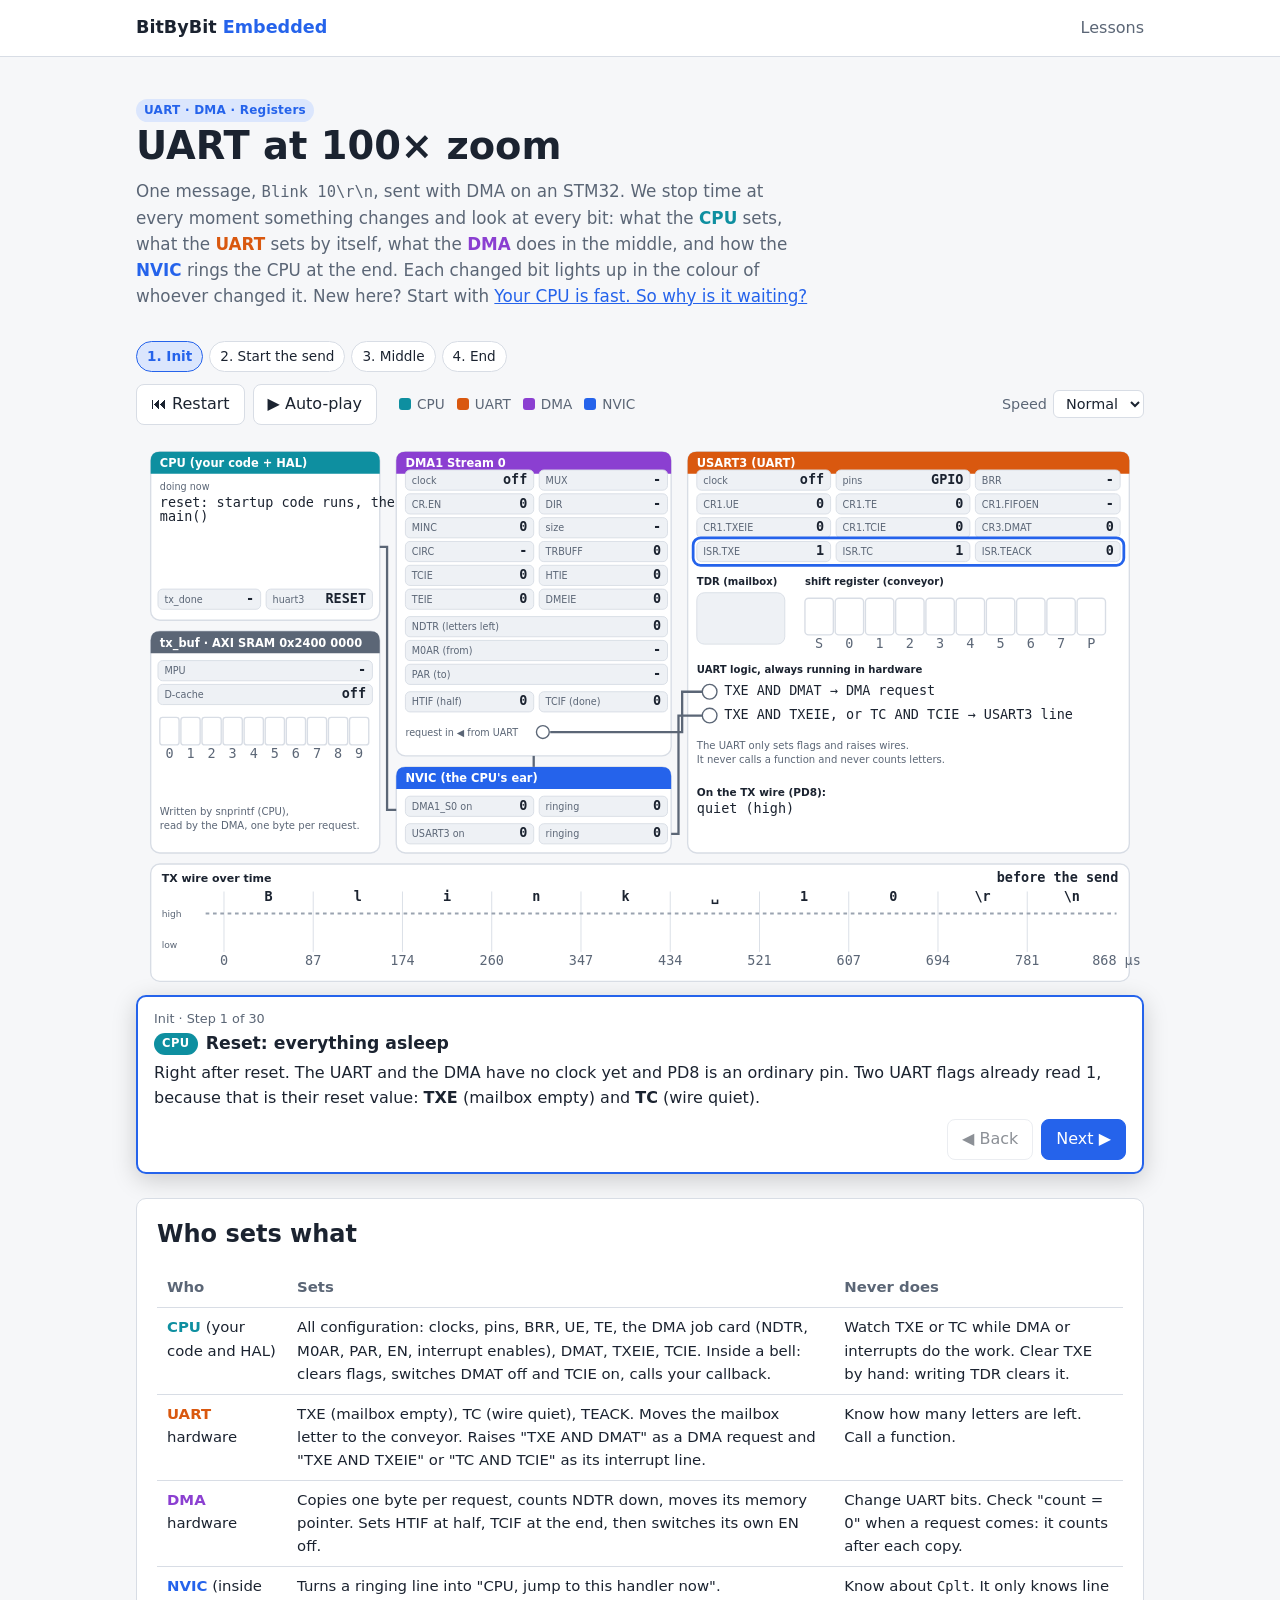
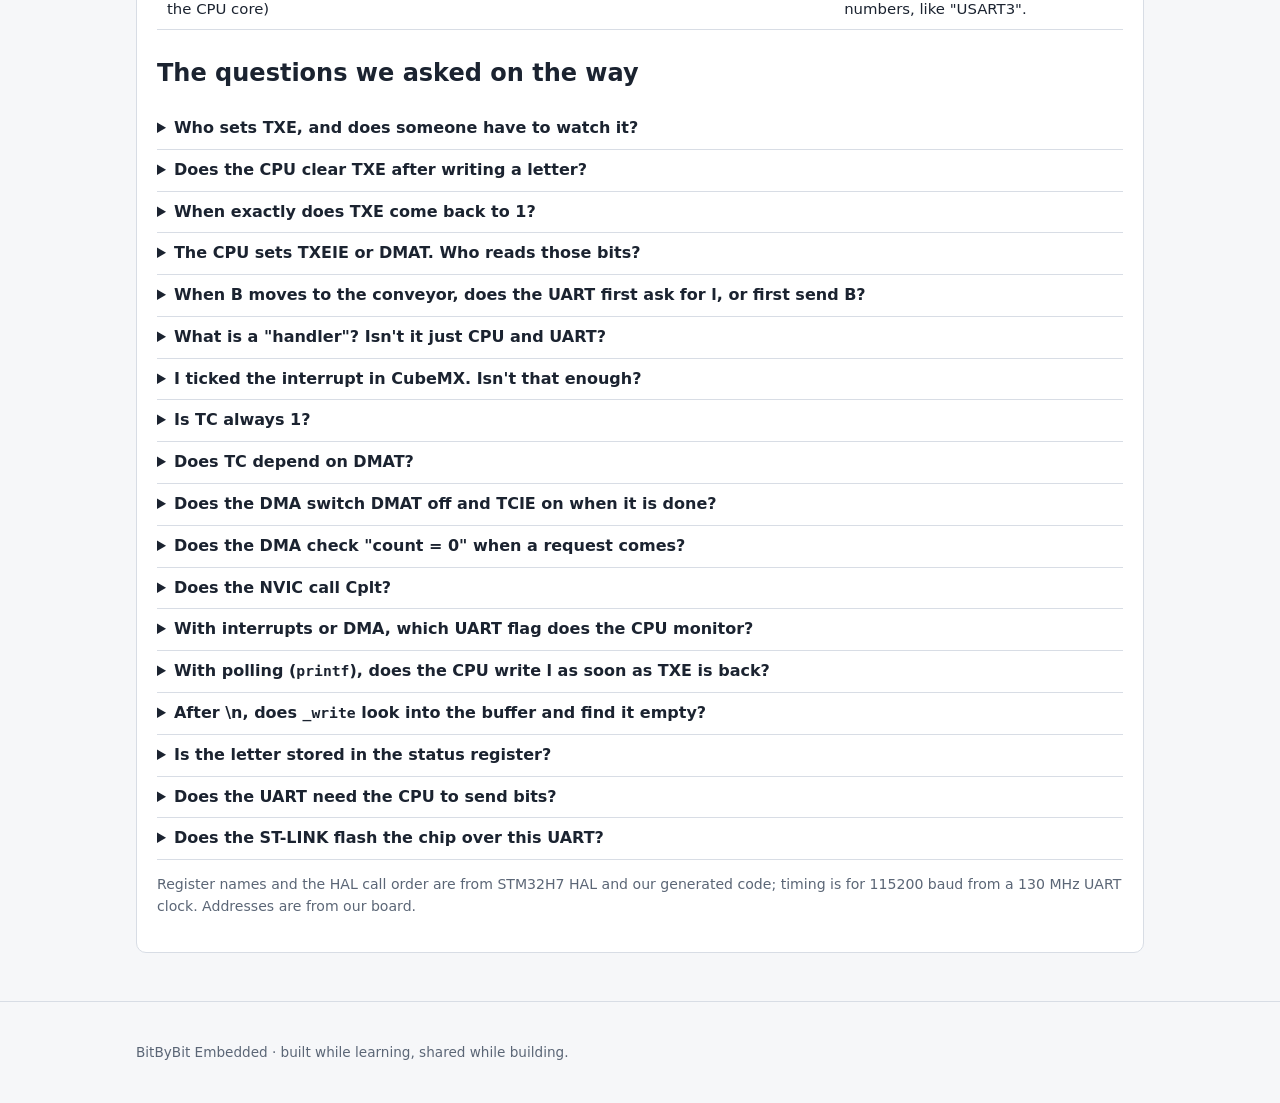
==== lessons/uart-zoom/index.html @ c7cadb45 "Learning UART flow in 100x zoo" ====
<!doctype html>
<html lang="en">
<head>
  <meta charset="utf-8">
  <meta name="viewport" content="width=device-width, initial-scale=1">
  <title>UART at 100× Zoom</title>
  <meta name="description" content="One DMA send of Blink 10 over a UART, bit by bit: every register bit the CPU, the UART, the DMA and the NVIC set, from init to the final callback.">
  <link rel="stylesheet" href="../../assets/site.css">
  <link rel="stylesheet" href="zoom.css">
</head>
<body>
  <header class="topbar">
    <div class="wrap">
      <a class="brand" href="../../index.html">BitByBit<span> Embedded</span></a>
      <nav><a href="../../index.html#lessons">Lessons</a></nav>
    </div>
  </header>

  <main class="wrap">
    <section class="hero">
      <span class="tag">UART · DMA · Registers</span>
      <h1>UART at 100× zoom</h1>
      <p>One message, <code>Blink 10\r\n</code>, sent with DMA on an STM32. We stop time at every
        moment something changes and look at every bit: what the <b class="c-cpu">CPU</b> sets, what the
        <b class="c-uart">UART</b> sets by itself, what the <b class="c-dma">DMA</b> does in the middle, and how
        the <b class="c-nvic">NVIC</b> rings the CPU at the end. Each changed bit lights up in the colour of whoever changed it.
        New here? Start with <a href="../cpu-waiting/index.html">Your CPU is fast. So why is it waiting?</a></p>
    </section>

    <nav class="chapters" id="chapters" aria-label="Phases"></nav>

    <div class="toolbar">
      <button id="btn-restart">⏮ Restart</button>
      <button id="btn-play">▶ Auto-play</button>
      <span class="legend"><i class="k-cpu"></i>CPU <i class="k-uart"></i>UART <i class="k-dma"></i>DMA <i class="k-nvic"></i>NVIC</span>
      <label class="speed">Speed
        <select id="speed">
          <option value="slow">Slow</option>
          <option value="normal" selected>Normal</option>
          <option value="fast">Fast</option>
        </select>
      </label>
    </div>

    <div class="figure scroll-x"><div id="scene"></div></div>
    <div id="popup" class="popup" aria-live="polite"></div>

    <section class="card summary">
      <h2>Who sets what</h2>
      <div class="table-scroll"><table>
        <thead><tr><th>Who</th><th>Sets</th><th>Never does</th></tr></thead>
        <tbody>
          <tr><td><b class="c-cpu">CPU</b> (your code and HAL)</td>
            <td>All configuration: clocks, pins, BRR, UE, TE, the DMA job card (NDTR, M0AR, PAR, EN, interrupt enables), DMAT, TXEIE, TCIE. Inside a bell: clears flags, switches DMAT off and TCIE on, calls your callback.</td>
            <td>Watch TXE or TC while DMA or interrupts do the work. Clear TXE by hand: writing TDR clears it.</td></tr>
          <tr><td><b class="c-uart">UART</b> hardware</td>
            <td>TXE (mailbox empty), TC (wire quiet), TEACK. Moves the mailbox letter to the conveyor. Raises "TXE AND DMAT" as a DMA request and "TXE AND TXEIE" or "TC AND TCIE" as its interrupt line.</td>
            <td>Know how many letters are left. Call a function.</td></tr>
          <tr><td><b class="c-dma">DMA</b> hardware</td>
            <td>Copies one byte per request, counts NDTR down, moves its memory pointer. Sets HTIF at half, TCIF at the end, then switches its own EN off.</td>
            <td>Change UART bits. Check "count = 0" when a request comes: it counts after each copy.</td></tr>
          <tr><td><b class="c-nvic">NVIC</b> (inside the CPU core)</td>
            <td>Turns a ringing line into "CPU, jump to this handler now".</td>
            <td>Know about <code>Cplt</code>. It only knows line numbers, like "USART3".</td></tr>
        </tbody>
      </table></div>

      <h2 style="margin-top:28px">The questions we asked on the way</h2>
      <div class="faq">
        <details><summary>Who sets TXE, and does someone have to watch it?</summary>
          <p>The UART hardware sets TXE whenever its mailbox (TDR) is empty. It is a flag, not a message: it stays 1 until something writes into TDR. Nobody has to stand next to it. It is like the flag on a mailbox.</p></details>
        <details><summary>Does the CPU clear TXE after writing a letter?</summary>
          <p>No. Writing into TDR clears TXE automatically, in hardware.</p></details>
        <details><summary>When exactly does TXE come back to 1?</summary>
          <p>When the waiting letter moves from the mailbox onto the conveyor (shift register), which is the moment its start bit begins. Not when its stop bit ends. That is why the UART always stays one letter ahead: while B is on the wire, l already waits in the mailbox.</p></details>
        <details><summary>The CPU sets TXEIE or DMAT. Who reads those bits?</summary>
          <p>The UART. Its own logic checks "TXE AND TXEIE" (then it raises its interrupt line to the NVIC) and "TXE AND DMAT" (then it raises a request wire to the DMA). The CPU only writes those bits.</p></details>
        <details><summary>When B moves to the conveyor, does the UART first ask for l, or first send B?</summary>
          <p>Both at the same time. The transmitter (shifting bits out) and the request logic are separate pieces of hardware working in parallel. l arrives a few clock cycles after B's start bit begins, then waits 87 µs.</p></details>
        <details><summary>What is a "handler"? Isn't it just CPU and UART?</summary>
          <p>A handler is only a function, like <code>USART3_IRQHandler</code>. When a line rings, the NVIC (part of the CPU core, its "ear") makes the CPU jump to that function. The CPU runs it and goes back to what it was doing.</p></details>
        <details><summary>I ticked the interrupt in CubeMX. Isn't that enough?</summary>
          <p>An interrupt needs two switches: the NVIC line enabled (done once at init, from your CubeMX tick) and the source enabled in the UART (TXEIE or TCIE, set by HAL for each send). One without the other rings nothing.</p></details>
        <details><summary>Is TC always 1?</summary>
          <p>TC is 1 whenever the wire is quiet: after reset, between messages, after the last stop bit. Writing a letter into TDR (or software writing TCCF) clears it. During a message it stays 0, because a next letter is always already waiting. That is why HAL switches TCIE on only at the very end.</p></details>
        <details><summary>Does TC depend on DMAT?</summary>
          <p>No. The UART sets TC whenever the last stop bit has left and nothing waits in the mailbox, with or without DMA.</p></details>
        <details><summary>Does the DMA switch DMAT off and TCIE on when it is done?</summary>
          <p>No, the DMA cannot touch UART bits. It rings the CPU (transfer complete); inside that bell, HAL's <code>UART_DMATransmitCplt</code> on the CPU switches DMAT off and TCIE on.</p></details>
        <details><summary>Does the DMA check "count = 0" when a request comes?</summary>
          <p>No. It counts NDTR down after every copy. When NDTR reaches 0 the job is finished: it sets TCIF, rings, and switches its stream off. That happens when \n is copied, while \r is still on the wire.</p></details>
        <details><summary>Does the NVIC call Cplt?</summary>
          <p>The NVIC only knows "the USART3 line is ringing". The chain is UART (TC AND TCIE) → NVIC → <code>USART3_IRQHandler</code> → <code>HAL_UART_IRQHandler</code> → <code>HAL_UART_TxCpltCallback</code> → your <code>tx_done = 1</code>.</p></details>
        <details><summary>With interrupts or DMA, which UART flag does the CPU monitor?</summary>
          <p>None. Hardware does the watching. Our loop only watches <code>tx_done</code>, our own variable in RAM, and only so we can measure. A real program would do other work.</p></details>
        <details><summary>With polling (<code>printf</code>), does the CPU write l as soon as TXE is back?</summary>
          <p>Not with our <code>__io_putchar</code>: it sends one letter per call and HAL waits for TC before returning. So the wire goes quiet for a moment between letters. Sending the whole buffer in one call would only wait for TXE between letters, and for TC once at the end.</p></details>
        <details><summary>After \n, does <code>_write</code> look into the buffer and find it empty?</summary>
          <p>No. <code>printf</code> calls <code>_write(file, ptr, len = 10)</code>; its loop counts to 10, then returns. The C library collects text until <code>\n</code> (line buffering) and then calls <code>_write</code> once with the whole line.</p></details>
        <details><summary>Is the letter stored in the status register?</summary>
          <p>No. The status register (ISR) only holds flags like TXE and TC. The letter goes into TDR.</p></details>
        <details><summary>Does the UART need the CPU to send bits?</summary>
          <p>It needs a clock, not the CPU: 130 MHz ÷ 1128 = one bit every 8.68 µs. The CPU could even sleep meanwhile.</p></details>
        <details><summary>Does the ST-LINK flash the chip over this UART?</summary>
          <p>No. Flashing uses separate SWD wires (SWDIO, SWCLK). The UART only carries your text to the ST-LINK, which passes it to the laptop as a serial port.</p></details>
      </div>
      <p class="fineprint">Register names and the HAL call order are from STM32H7 HAL and our generated code; timing is for 115200 baud from a 130 MHz UART clock. Addresses are from our board.</p>
    </section>
  </main>

  <footer class="footer"><div class="wrap">BitByBit Embedded · built while learning, shared while building.</div></footer>

  <script src="zoom.js"></script>
</body>
</html>
---- assets/site.css ----
/* BitByBit Embedded - shared styles. Colors are tokens so light and dark themes stay in sync. */
:root {
  --bg: #f6f7f9;
  --surface: #ffffff;
  --surface-2: #eef1f5;
  --text: #1b2330;
  --muted: #5b6676;
  --border: #d8dde5;
  --accent: #2563eb;
  --accent-soft: #dbe6fd;
  --ok: #15803d;
  --ok-soft: #dcf3e3;
  --warn: #b45309;
  --warn-soft: #fdf0d8;
  --bad: #c0262d;
  --bad-soft: #fbe0e1;

  /* One color per signal, used everywhere the signal appears */
  --sig-sck: #2563eb;
  --sig-mosi: #d9580f;
  --sig-miso: #128a4a;
  --sig-cs: #8b3fd1;
  --sig-z: #9aa3b0;

  --radius: 10px;
  --mono: ui-monospace, "SF Mono", "Cascadia Code", "DejaVu Sans Mono", Menlo, Consolas, monospace;
  --sans: system-ui, -apple-system, "Segoe UI", Roboto, Ubuntu, "Helvetica Neue", Arial, sans-serif;
}

@media (prefers-color-scheme: dark) {
  :root:not([data-theme="light"]) {
    --bg: #0f141b;
    --surface: #171d26;
    --surface-2: #1f2732;
    --text: #e4e9f0;
    --muted: #9aa5b4;
    --border: #2c3542;
    --accent: #6ea0ff;
    --accent-soft: #1d2c4a;
    --ok: #4ade80;
    --ok-soft: #133222;
    --warn: #fbbf24;
    --warn-soft: #3a2c0c;
    --bad: #f87171;
    --bad-soft: #3d1618;
    --sig-sck: #6ea0ff;
    --sig-mosi: #fb923c;
    --sig-miso: #4ade80;
    --sig-cs: #c084fc;
    --sig-z: #6b7685;
  }
}
:root[data-theme="dark"] {
  --bg: #0f141b;
  --surface: #171d26;
  --surface-2: #1f2732;
  --text: #e4e9f0;
  --muted: #9aa5b4;
  --border: #2c3542;
  --accent: #6ea0ff;
  --accent-soft: #1d2c4a;
  --ok: #4ade80;
  --ok-soft: #133222;
  --warn: #fbbf24;
  --warn-soft: #3a2c0c;
  --bad: #f87171;
  --bad-soft: #3d1618;
  --sig-sck: #6ea0ff;
  --sig-mosi: #fb923c;
  --sig-miso: #4ade80;
  --sig-cs: #c084fc;
  --sig-z: #6b7685;
}

* { box-sizing: border-box; }
html { -webkit-text-size-adjust: 100%; }
body {
  margin: 0;
  background: var(--bg);
  color: var(--text);
  font: 16px/1.55 var(--sans);
}
a { color: var(--accent); }
code, .mono { font-family: var(--mono); font-size: 0.92em; }
h1, h2, h3 { line-height: 1.25; }

.wrap { max-width: 1040px; margin: 0 auto; padding: 0 16px; }

/* Top bar */
.topbar { background: var(--surface); border-bottom: 1px solid var(--border); }
.topbar .wrap { display: flex; align-items: center; gap: 16px; height: 56px; }
.brand { font-weight: 700; font-size: 1.1rem; color: var(--text); text-decoration: none; }
.brand span { color: var(--accent); }
.topbar nav { margin-left: auto; display: flex; gap: 16px; }
.topbar nav a { color: var(--muted); text-decoration: none; }
.topbar nav a:hover { color: var(--text); }

.hero { padding: 40px 0 16px; }
.hero h1 { font-size: clamp(1.7rem, 4vw, 2.4rem); margin: 0 0 8px; }
.hero p { color: var(--muted); max-width: 680px; margin: 0; font-size: 1.05rem; }

.footer { color: var(--muted); font-size: 0.85rem; padding: 40px 0; border-top: 1px solid var(--border); margin-top: 48px; }

/* Cards */
.card {
  background: var(--surface);
  border: 1px solid var(--border);
  border-radius: var(--radius);
  padding: 20px;
}
.grid { display: grid; gap: 16px; grid-template-columns: repeat(auto-fill, minmax(260px, 1fr)); }

.lesson-card { display: block; text-decoration: none; color: var(--text); transition: border-color .15s, transform .15s; }
.lesson-card:hover { border-color: var(--accent); transform: translateY(-2px); }
.lesson-card h3 { margin: 8px 0 6px; }
.lesson-card p { color: var(--muted); margin: 0; font-size: .95rem; }
.lesson-card.soon { opacity: .55; pointer-events: none; }

.tag { display: inline-block; font-size: .75rem; font-weight: 600; letter-spacing: .02em; padding: 2px 8px; border-radius: 99px; background: var(--accent-soft); color: var(--accent); }
.tag.grey { background: var(--surface-2); color: var(--muted); }

/* Status boxes */
.note { border-radius: 8px; padding: 10px 14px; margin: 12px 0; font-size: .95rem; border: 1px solid transparent; }
.note.ok { background: var(--ok-soft); color: var(--text); border-color: var(--ok); }
.note.warn { background: var(--warn-soft); color: var(--text); border-color: var(--warn); }
.note.bad { background: var(--bad-soft); color: var(--text); border-color: var(--bad); }
.note.info { background: var(--surface-2); color: var(--text); border-color: var(--border); }
.note strong:first-child { margin-right: 4px; }

/* Buttons */
button, .btn {
  font: inherit;
  cursor: pointer;
  border: 1px solid var(--border);
  background: var(--surface);
  color: var(--text);
  border-radius: 8px;
  padding: 7px 14px;
}
button:hover { border-color: var(--accent); }
button.primary { background: var(--accent); border-color: var(--accent); color: #fff; }
button:disabled { opacity: .5; cursor: default; }
button:focus-visible, select:focus-visible, input:focus-visible { outline: 2px solid var(--accent); outline-offset: 2px; }

select, input[type="number"] {
  font: inherit;
  background: var(--surface);
  color: var(--text);
  border: 1px solid var(--border);
  border-radius: 6px;
  padding: 4px 8px;
}

table { border-collapse: collapse; width: 100%; font-size: .93rem; }
th, td { text-align: left; padding: 8px 10px; border-bottom: 1px solid var(--border); vertical-align: top; }
th { color: var(--muted); font-weight: 600; }
.table-scroll { overflow-x: auto; }
---- lessons/uart-zoom/zoom.css ----
/* "UART at 100x zoom" lesson */
:root {
  --who-cpu: #0e8fa0;
  --who-uart: var(--sig-mosi);
  --who-dma: var(--sig-cs);
  --who-nvic: var(--sig-sck);
}

.c-cpu { color: var(--who-cpu); } .c-uart { color: var(--who-uart); }
.c-dma { color: var(--who-dma); } .c-nvic { color: var(--who-nvic); }

.chapters { display: flex; flex-wrap: wrap; gap: 6px; margin: 16px 0 4px; }
.chapters button { font-size: .85rem; padding: 4px 10px; border-radius: 99px; }
.chapters button.on { background: var(--accent-soft); border-color: var(--accent); color: var(--accent); font-weight: 600; }

.toolbar { display: flex; flex-wrap: wrap; gap: 8px; align-items: center; margin: 12px 0; scroll-margin-top: 8px; }
.toolbar .speed { margin-left: auto; font-size: .9rem; color: var(--muted); display: flex; gap: 6px; align-items: center; }
.legend { font-size: .85rem; color: var(--muted); display: flex; gap: 6px; align-items: center; margin-left: 8px; }
.legend i { display: inline-block; width: 12px; height: 12px; border-radius: 3px; margin-left: 6px; }
.k-cpu { background: var(--who-cpu); } .k-uart { background: var(--who-uart); }
.k-dma { background: var(--who-dma); } .k-nvic { background: var(--who-nvic); }

.figure { margin: 8px 0; }
.scroll-x { overflow-x: auto; }
#scene svg { display: block; width: 100%; min-width: 760px; height: auto; max-height: calc(100vh - 250px); }

svg text { fill: var(--text); font-family: var(--sans); }
svg .muted { fill: var(--muted); }
svg .mono { font-family: var(--mono); }
svg .blk { fill: var(--surface); stroke: var(--border); stroke-width: 1.5; }
svg .hdr-cpu { fill: var(--who-cpu); } svg .hdr-uart { fill: var(--who-uart); }
svg .hdr-dma { fill: var(--who-dma); } svg .hdr-nvic { fill: var(--who-nvic); }
svg .hdr-mem { fill: var(--muted); }
svg text.hdr { fill: #fff; font-weight: 800; }
svg .fld { fill: var(--surface-2); stroke: var(--border); }
svg .fld.off { opacity: .55; }
svg .chg { stroke-width: 3; animation: flash 1s ease-in-out 2; }
svg .chg.cpu { stroke: var(--who-cpu); fill: color-mix(in srgb, var(--who-cpu) 18%, var(--surface)); }
svg .chg.uart { stroke: var(--who-uart); fill: color-mix(in srgb, var(--who-uart) 18%, var(--surface)); }
svg .chg.dma { stroke: var(--who-dma); fill: color-mix(in srgb, var(--who-dma) 18%, var(--surface)); }
svg .chg.nvic { stroke: var(--who-nvic); fill: color-mix(in srgb, var(--who-nvic) 18%, var(--surface)); }
@keyframes flash { 50% { stroke-opacity: .25; } }
svg .cell { fill: var(--surface); stroke: var(--border); stroke-width: 1.5; }
svg .cell.cur { fill: var(--warn-soft); stroke: var(--warn); stroke-width: 2.5; }
svg .cell.ptr { stroke: var(--who-dma); stroke-width: 3; }
svg .lamp-on { fill: var(--ok); } svg .lamp-off { fill: var(--surface); stroke: var(--muted); stroke-width: 1.5; }
svg .lamp-ring { fill: var(--bad); }
svg .line { stroke: var(--muted); stroke-width: 2.5; fill: none; }
svg .line.on-dma { stroke: var(--who-dma); stroke-width: 4; }
svg .line.on-irq { stroke: var(--bad); stroke-width: 4; }
svg .wave { stroke: var(--who-uart); stroke-width: 2.5; fill: none; }
svg .wave-idle { stroke: var(--sig-z); stroke-width: 2; fill: none; stroke-dasharray: 4 4; }
svg .cursor { stroke: var(--accent); stroke-width: 2; }
svg .mark { stroke: var(--bad); stroke-width: 1.5; stroke-dasharray: 3 3; }
svg .tw { fill: #fff; }
svg .tok-dma { fill: var(--who-dma); } svg .tok-uart { fill: var(--who-uart); }
svg .focus { fill: none; stroke: var(--accent); stroke-width: 3; animation: pulse 1.2s ease-in-out infinite; }
@keyframes pulse { 50% { opacity: .25; } }

.popup { background: var(--surface); border: 2px solid var(--accent); border-radius: 10px; box-shadow: 0 6px 24px rgba(0, 0, 0, .18); padding: 12px 16px; margin: 8px 0 24px; }
.popup .stepno { font-size: .8rem; color: var(--muted); }
.popup .title { font-weight: 700; font-size: 1.08rem; margin: 2px 0 4px; display: flex; gap: 8px; align-items: center; flex-wrap: wrap; }
.popup .who { font-size: .72rem; font-weight: 800; letter-spacing: .04em; color: #fff; padding: 2px 8px; border-radius: 99px; }
.popup .who.cpu { background: var(--who-cpu); } .popup .who.uart { background: var(--who-uart); }
.popup .who.dma { background: var(--who-dma); } .popup .who.nvic { background: var(--who-nvic); }
.popup .q { margin-top: 10px; padding: 8px 12px; border-radius: 8px; background: var(--warn-soft); border: 1px solid var(--warn); font-size: .93rem; }
.popup .nav { display: flex; gap: 8px; justify-content: flex-end; margin-top: 8px; }
button.primary { color: #fff; }

.summary { margin-top: 16px; }
.summary h2 { margin-top: 0; }
.faq details { border-bottom: 1px solid var(--border); padding: 8px 0; }
.faq summary { cursor: pointer; font-weight: 600; }
.faq p { margin: 6px 0 2px; color: var(--text); }
.fineprint { color: var(--muted); font-size: .88rem; }

body.video .topbar, body.video .hero, body.video .summary, body.video .footer, body.video .chapters { display: none; }
body.video .wrap { max-width: 1560px; }
body.video #scene svg { max-height: calc(100vh - 290px); }

@media (prefers-reduced-motion: reduce) { svg .focus, svg .chg { animation: none; } }
@media (max-width: 600px) { .toolbar .speed { margin-left: 0; } }
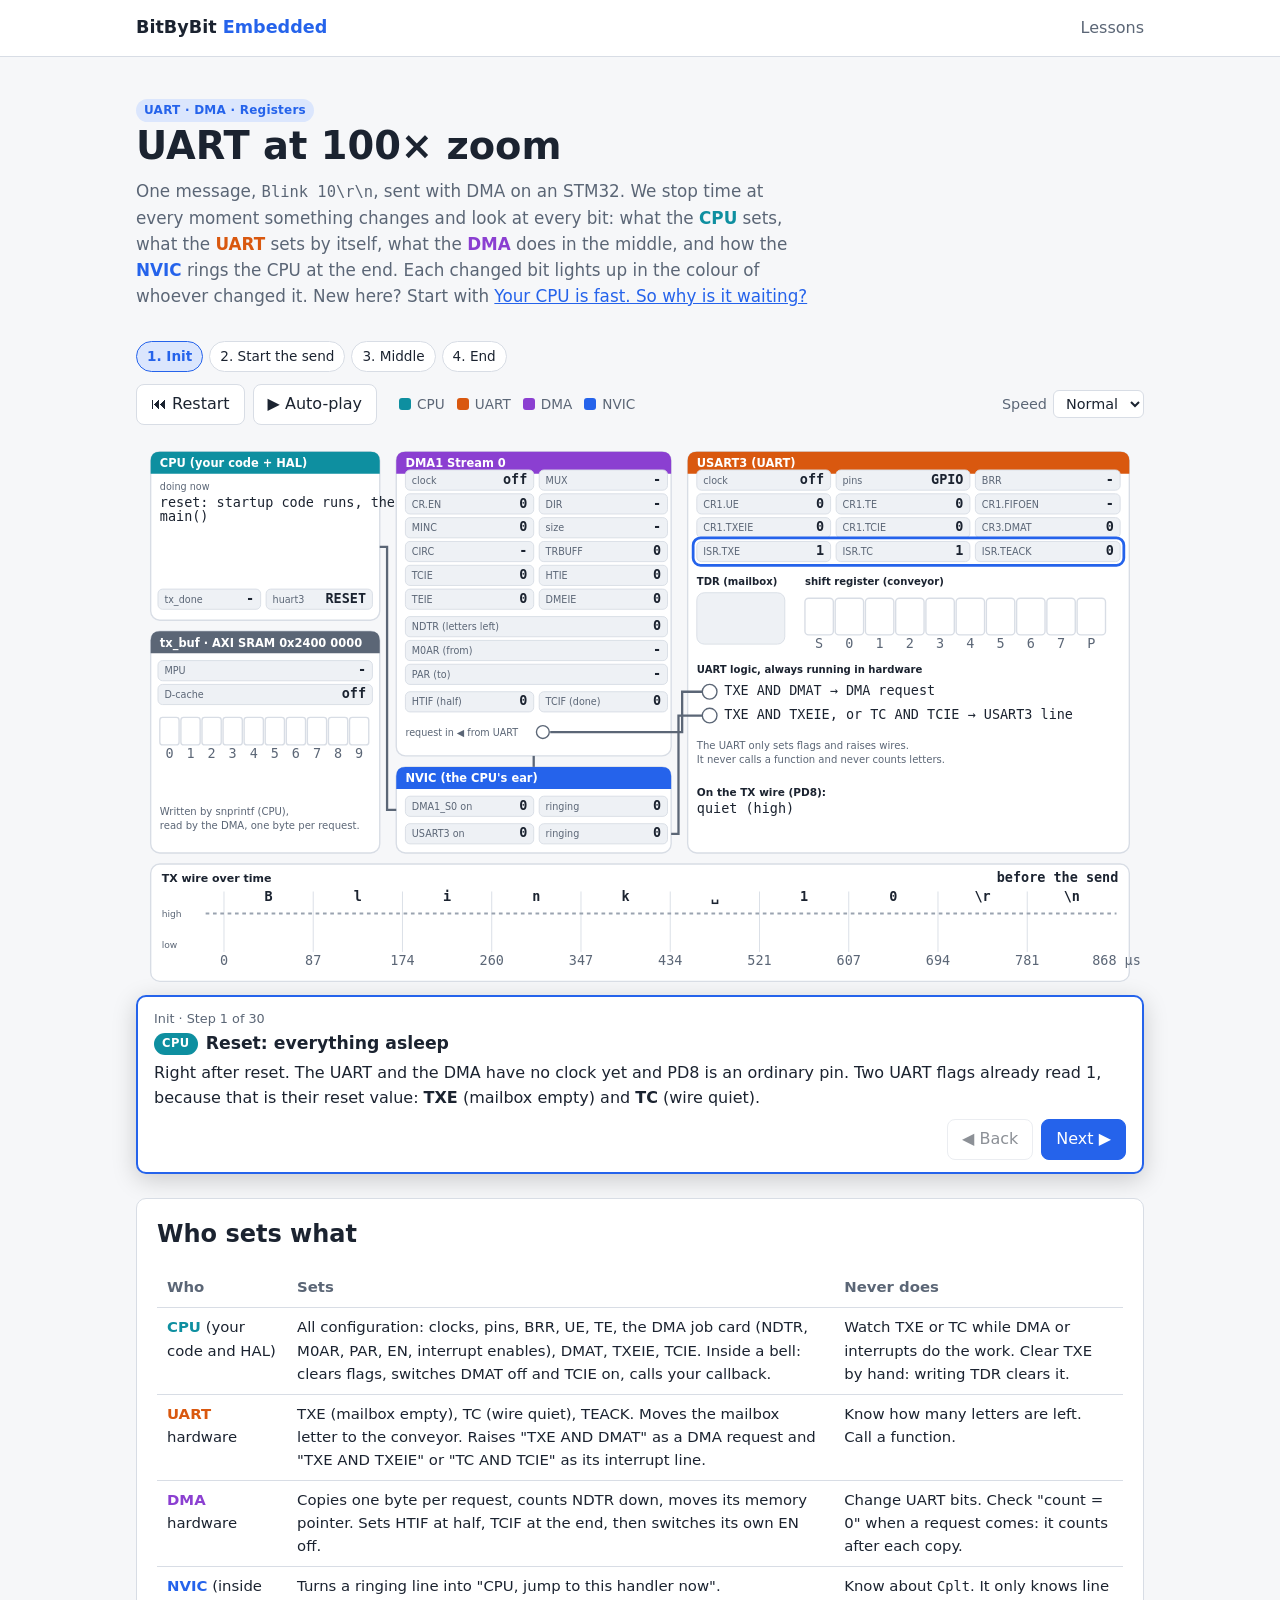
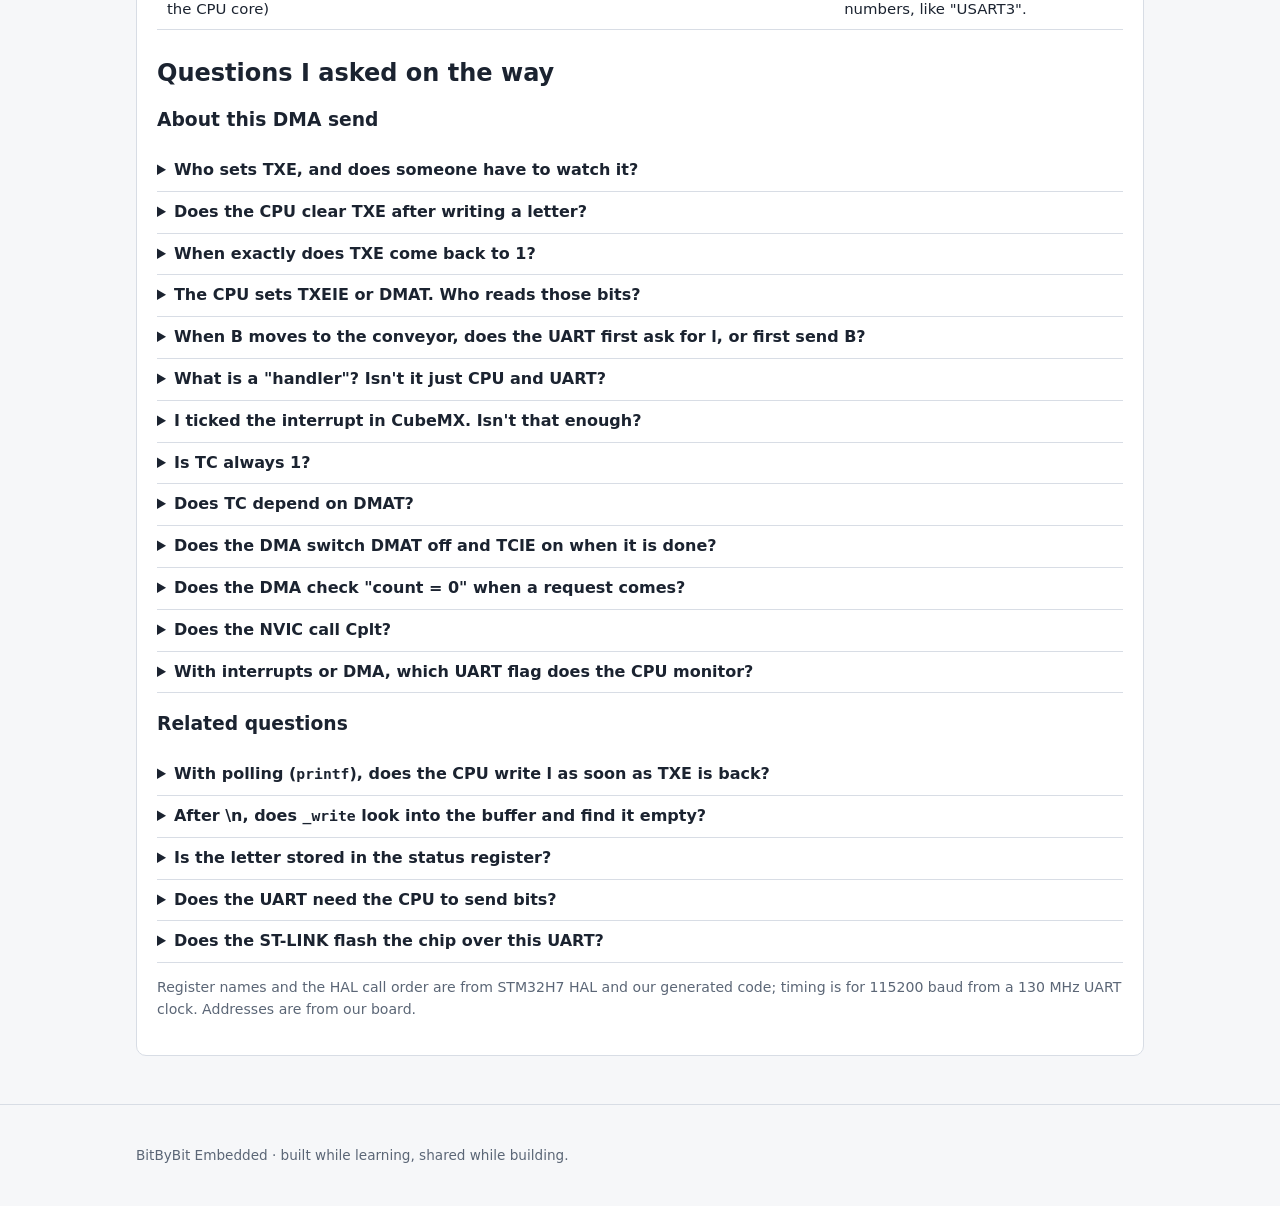
==== commit 5fa894d0: "Common Question Notes Changed" ====
--- a/lessons/uart-zoom/index.html
+++ b/lessons/uart-zoom/index.html
@@ -65,7 +65,8 @@
         </tbody>
       </table></div>
 
-      <h2 style="margin-top:28px">The questions we asked on the way</h2>
+      <h2 style="margin-top:28px">Questions I asked on the way</h2>
+      <h3>About this DMA send</h3>
       <div class="faq">
         <details><summary>Who sets TXE, and does someone have to watch it?</summary>
           <p>The UART hardware sets TXE whenever its mailbox (TDR) is empty. It is a flag, not a message: it stays 1 until something writes into TDR. Nobody has to stand next to it. It is like the flag on a mailbox.</p></details>
@@ -93,6 +94,9 @@
           <p>The NVIC only knows "the USART3 line is ringing". The chain is UART (TC AND TCIE) → NVIC → <code>USART3_IRQHandler</code> → <code>HAL_UART_IRQHandler</code> → <code>HAL_UART_TxCpltCallback</code> → your <code>tx_done = 1</code>.</p></details>
         <details><summary>With interrupts or DMA, which UART flag does the CPU monitor?</summary>
           <p>None. Hardware does the watching. Our loop only watches <code>tx_done</code>, our own variable in RAM, and only so we can measure. A real program would do other work.</p></details>
+      </div>
+      <h3>Related questions</h3>
+      <div class="faq">
         <details><summary>With polling (<code>printf</code>), does the CPU write l as soon as TXE is back?</summary>
           <p>Not with our <code>__io_putchar</code>: it sends one letter per call and HAL waits for TC before returning. So the wire goes quiet for a moment between letters. Sending the whole buffer in one call would only wait for TXE between letters, and for TC once at the end.</p></details>
         <details><summary>After \n, does <code>_write</code> look into the buffer and find it empty?</summary>
